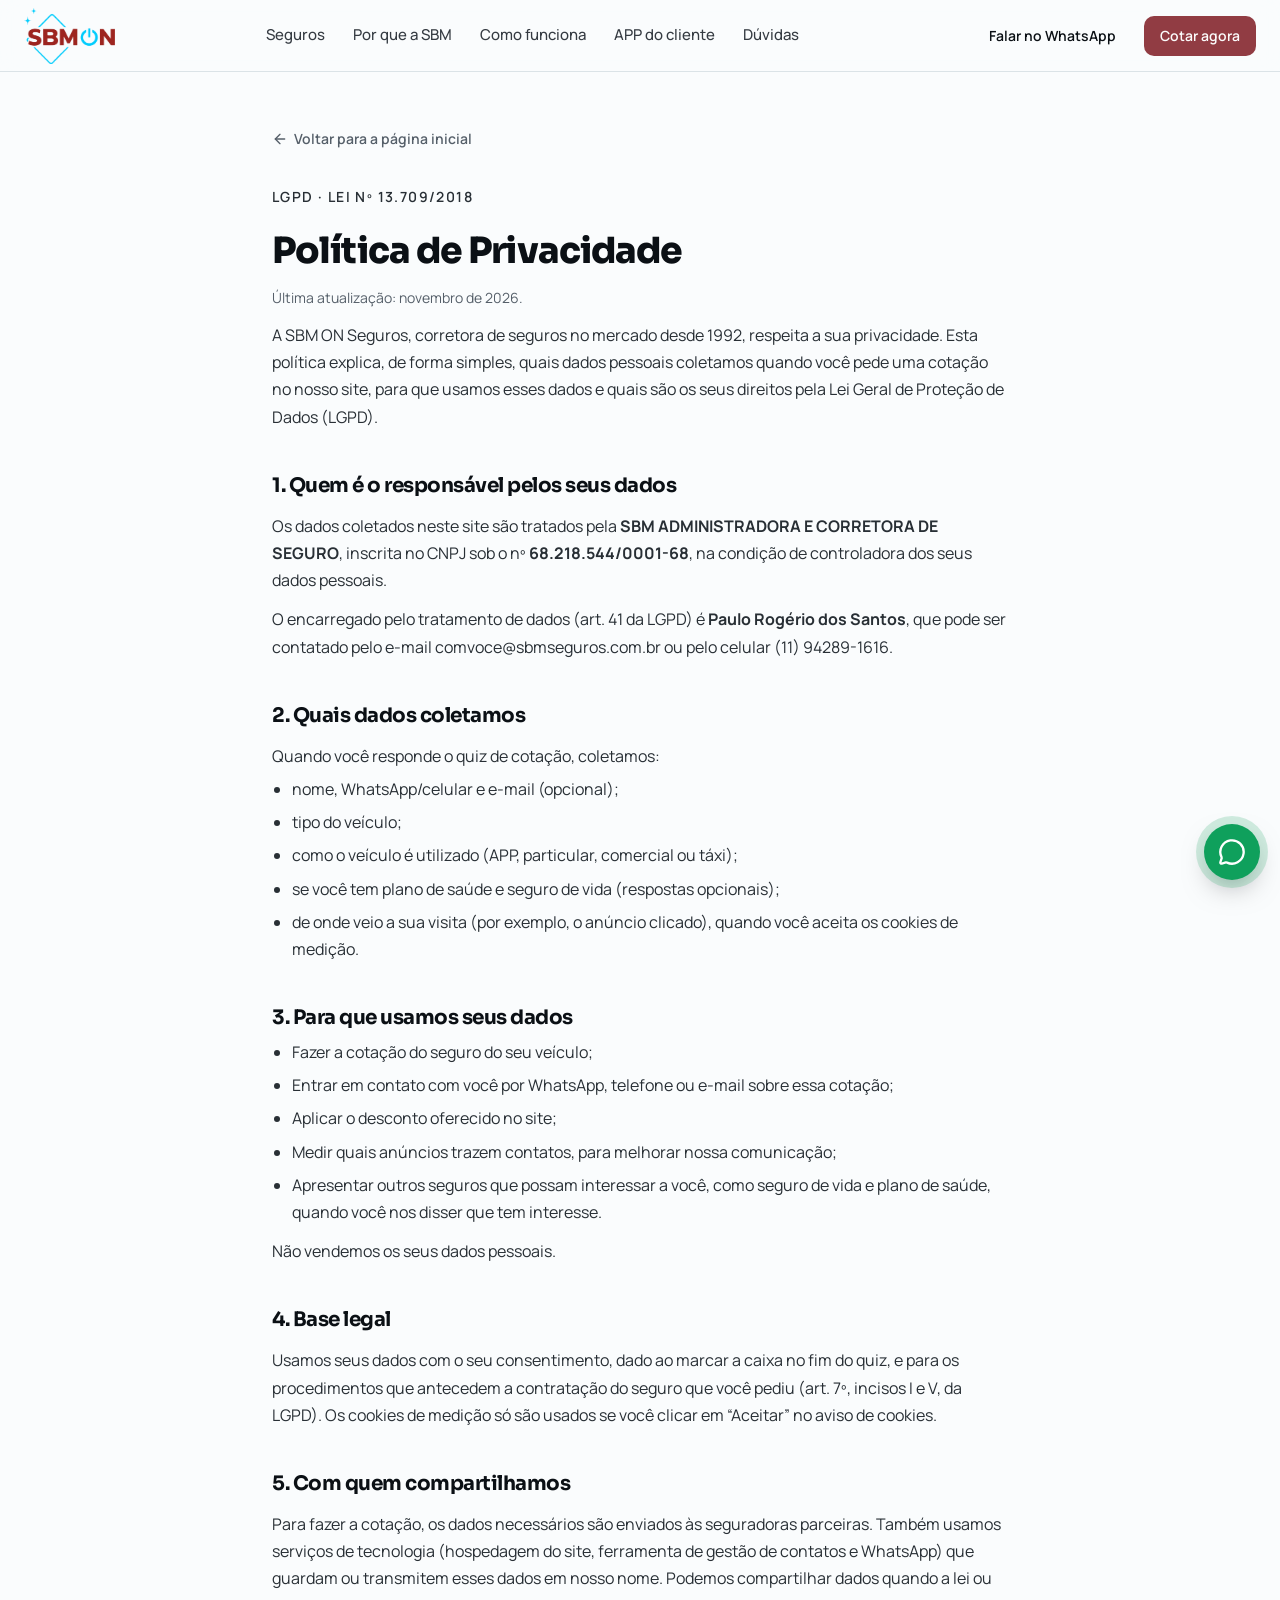
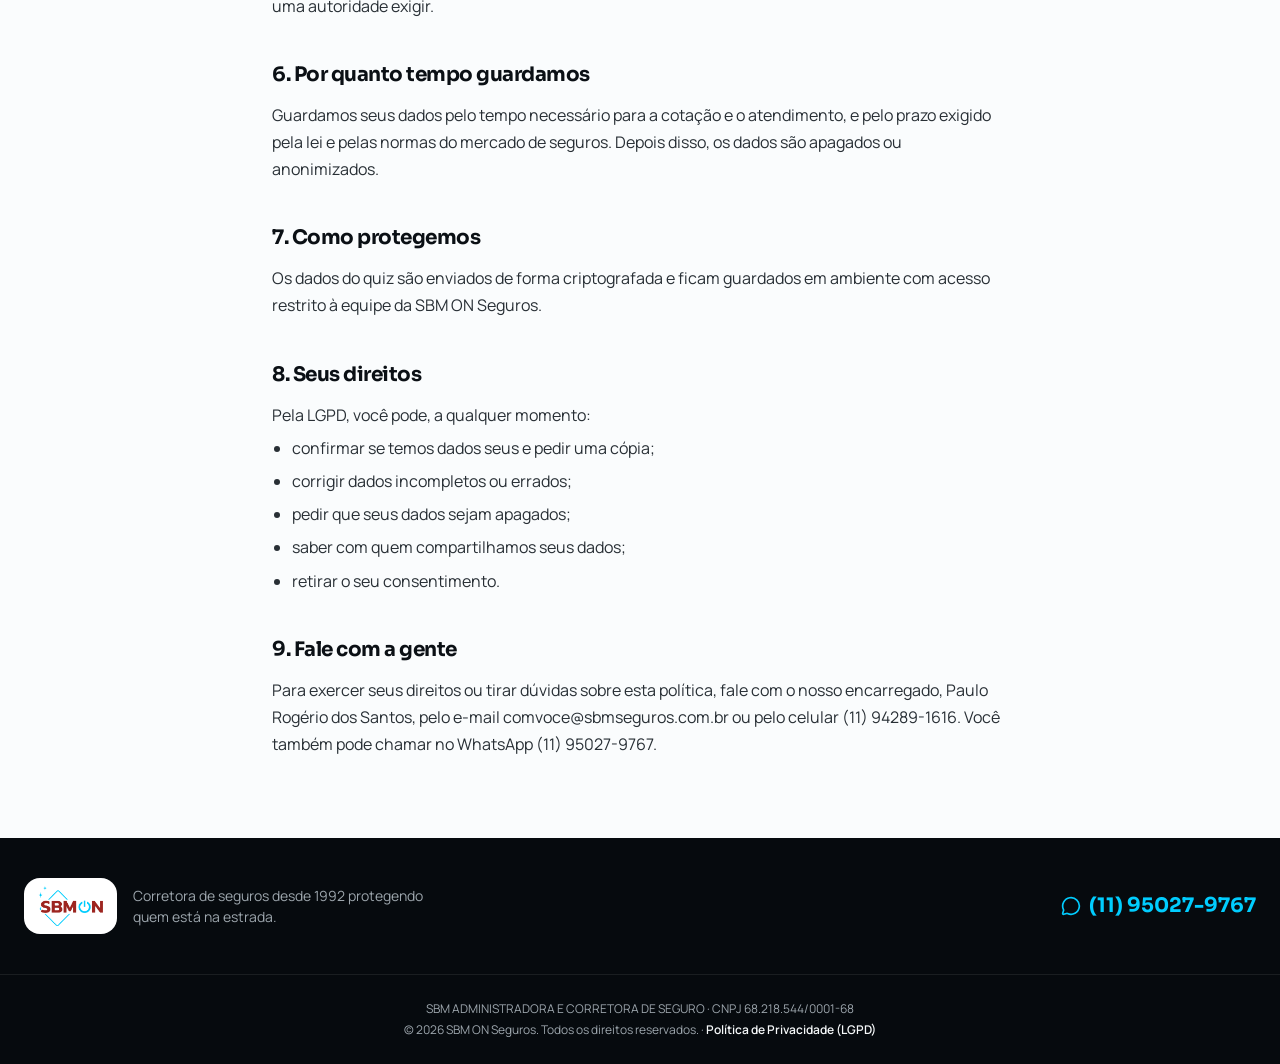
==== public/privacidade/index.html @ 34afb813 "Meta Pixel + API de Conversões via Netlify Function; nova chave do Cadê o Lead - Pixel no head (inic" ====
<!DOCTYPE html>
<html lang="pt-BR">
<head>
<meta charset="utf-8">
<meta name="viewport" content="width=device-width, initial-scale=1">
<title>Política de Privacidade (LGPD) — SBM ON Seguros</title>
<meta name="description" content="Como a SBM ON Seguros trata os seus dados pessoais, conforme a LGPD (Lei nº 13.709/2018).">
<meta name="author" content="SBM ON Seguros">
<meta name="theme-color" content="#0b0f14">
<meta property="og:title" content="SBM ON Seguros — Seguro para carro, moto, autopropelido e caminhão">
<meta property="og:description" content="Corretora no mercado desde 1992, com nota 4,8 no Google. Cote em minutos e ganhe até 10% de desconto.">
<meta property="og:type" content="website">
<meta property="og:image" content="/assets/img/og.jpg">
<meta name="twitter:card" content="summary_large_image">
<link rel="icon" href="/favicon.png" type="image/png">
<link rel="preconnect" href="https://fonts.googleapis.com">
<link rel="preconnect" href="https://fonts.gstatic.com" crossorigin>
<link rel="stylesheet" href="https://fonts.googleapis.com/css2?family=Manrope:wght@400;500;600;700;800&family=Sora:wght@600;700;800&display=swap">
<link rel="stylesheet" href="/assets/styles.css">

<!-- Meta Pixel Code -->
<script>
!function(f,b,e,v,n,t,s)
{if(f.fbq)return;n=f.fbq=function(){n.callMethod?
n.callMethod.apply(n,arguments):n.queue.push(arguments)};
if(!f._fbq)f._fbq=n;n.push=n;n.loaded=!0;n.version='2.0';
n.queue=[];t=b.createElement(e);t.async=!0;
t.src=v;s=b.getElementsByTagName(e)[0];
s.parentNode.insertBefore(t,s)}(window, document,'script',
'https://connect.facebook.net/en_US/fbevents.js');
// LGPD: o pixel só grava cookies depois que a pessoa clica em "Aceitar" no
// aviso do Cadê o Lead (ele chama fbq('consent','grant') automaticamente).
try { if (localStorage.getItem('lh_consent') !== 'granted') fbq('consent', 'revoke'); } catch (e) { fbq('consent', 'revoke'); }
fbq('init', '1154264370403111');
fbq('track', 'PageView');
</script>
<!-- End Meta Pixel Code -->
<!-- Cadê o Lead: o lead é criado quando a pessoa marca "Li e concordo" no fim do quiz (ver assets/quiz.js) -->
<script src="https://cadeolead.com.br/tracker.js" data-key="pk_4b3ee91d572d450aa98b0dfe2b1f25a3" data-consent="banner" async></script>
<!-- Fim Cadê o Lead -->

</head>
<body>

<svg width="0" height="0" style="position:absolute" aria-hidden="true">
  <symbol id="i-msg" viewBox="0 0 24 24"><path d="M2.992 16.342a2 2 0 0 1 .094 1.167l-1.065 3.29a1 1 0 0 0 1.236 1.168l3.413-.998a2 2 0 0 1 1.099.092 10 10 0 1 0-4.777-4.719"/></symbol>
  <symbol id="i-star" viewBox="0 0 24 24"><path d="M11.525 2.295a.53.53 0 0 1 .95 0l2.31 4.679a2.123 2.123 0 0 0 1.595 1.16l5.166.756a.53.53 0 0 1 .294.904l-3.736 3.638a2.123 2.123 0 0 0-.611 1.878l.882 5.14a.53.53 0 0 1-.771.56l-4.618-2.428a2.122 2.122 0 0 0-1.973 0L6.396 21.01a.53.53 0 0 1-.77-.56l.881-5.139a2.122 2.122 0 0 0-.611-1.879L2.16 9.795a.53.53 0 0 1 .294-.906l5.165-.755a2.122 2.122 0 0 0 1.597-1.16z"/></symbol>
  <symbol id="i-car" viewBox="0 0 24 24"><path d="M19 17h2c.6 0 1-.4 1-1v-3c0-.9-.7-1.7-1.5-1.9C18.7 10.6 16 10 16 10s-1.3-1.4-2.2-2.3c-.5-.4-1.1-.7-1.8-.7H5c-.6 0-1.1.4-1.4.9l-1.4 2.9A3.7 3.7 0 0 0 2 12v4c0 .6.4 1 1 1h2"/><circle cx="7" cy="17" r="2"/><path d="M9 17h6"/><circle cx="17" cy="17" r="2"/></symbol>
  <symbol id="i-bike" viewBox="0 0 24 24"><circle cx="18.5" cy="17.5" r="3.5"/><circle cx="5.5" cy="17.5" r="3.5"/><circle cx="15" cy="5" r="1"/><path d="M12 17.5V14l-3-3 4-3 2 3h2"/></symbol>
  <symbol id="i-scooter" viewBox="0 0 24 24"><path d="M21 4h-3.5l2 11.05"/><path d="M6.95 17h5.142c.523 0 .95-.406 1.063-.916a6.5 6.5 0 0 1 5.345-5.009"/><circle cx="19.5" cy="17.5" r="2.5"/><circle cx="4.5" cy="17.5" r="2.5"/></symbol>
  <symbol id="i-truck" viewBox="0 0 24 24"><path d="M14 18V6a2 2 0 0 0-2-2H4a2 2 0 0 0-2 2v11a1 1 0 0 0 1 1h2"/><path d="M15 18H9"/><path d="M19 18h2a1 1 0 0 0 1-1v-3.65a1 1 0 0 0-.22-.624l-3.48-4.35A1 1 0 0 0 17.52 8H14"/><circle cx="17" cy="18" r="2"/><circle cx="7" cy="18" r="2"/></symbol>
  <symbol id="i-percent" viewBox="0 0 24 24"><path d="M3.85 8.62a4 4 0 0 1 4.78-4.77 4 4 0 0 1 6.74 0 4 4 0 0 1 4.78 4.78 4 4 0 0 1 0 6.74 4 4 0 0 1-4.77 4.78 4 4 0 0 1-6.75 0 4 4 0 0 1-4.78-4.77 4 4 0 0 1 0-6.76Z"/><path d="m15 9-6 6"/><path d="M9 9h.01"/><path d="M15 15h.01"/></symbol>
  <symbol id="i-lock" viewBox="0 0 24 24"><rect width="18" height="11" x="3" y="11" rx="2" ry="2"/><path d="M7 11V7a5 5 0 0 1 10 0v4"/></symbol>
  <symbol id="i-arrow" viewBox="0 0 24 24"><path d="M5 12h14"/><path d="m12 5 7 7-7 7"/></symbol>
  <symbol id="i-timer" viewBox="0 0 24 24"><line x1="10" x2="14" y1="2" y2="2"/><line x1="12" x2="15" y1="14" y2="11"/><circle cx="12" cy="14" r="8"/></symbol>
  <symbol id="i-scale" viewBox="0 0 24 24"><path d="M12 3v18"/><path d="m19 8 3 8a5 5 0 0 1-6 0zV7"/><path d="M3 7h1a17 17 0 0 0 8-2 17 17 0 0 0 8 2h1"/><path d="m5 8 3 8a5 5 0 0 1-6 0zV7"/><path d="M7 21h10"/></symbol>
  <symbol id="i-heart" viewBox="0 0 24 24"><path d="M19.414 14.414C21 12.828 22 11.5 22 9.5a5.5 5.5 0 0 0-9.591-3.676.6.6 0 0 1-.818.001A5.5 5.5 0 0 0 2 9.5c0 2.3 1.5 4 3 5.5l5.535 5.362a2 2 0 0 0 2.879.052 2.12 2.12 0 0 0-.004-3 2.124 2.124 0 1 0 3-3 2.124 2.124 0 0 0 3.004 0 2 2 0 0 0 0-2.828l-1.881-1.882a2.41 2.41 0 0 0-3.409 0l-1.71 1.71a2 2 0 0 1-2.828 0 2 2 0 0 1 0-2.828l2.823-2.762"/></symbol>
  <symbol id="i-shield" viewBox="0 0 24 24"><path d="M20 13c0 5-3.5 7.5-7.66 8.95a1 1 0 0 1-.67-.01C7.5 20.5 4 18 4 13V6a1 1 0 0 1 1-1c2 0 4.5-1.2 6.24-2.72a1.17 1.17 0 0 1 1.52 0C14.51 3.81 17 5 19 5a1 1 0 0 1 1 1z"/><path d="m9 12 2 2 4-4"/></symbol>
  <symbol id="i-file" viewBox="0 0 24 24"><path d="M6 22a2 2 0 0 1-2-2V4a2 2 0 0 1 2-2h8a2.4 2.4 0 0 1 1.704.706l3.588 3.588A2.4 2.4 0 0 1 20 8v12a2 2 0 0 1-2 2z"/><path d="M14 2v5a1 1 0 0 0 1 1h5"/><path d="M10 9H8"/><path d="M16 13H8"/><path d="M16 17H8"/></symbol>
  <symbol id="i-alert" viewBox="0 0 24 24"><path d="M20 13c0 5-3.5 7.5-7.66 8.95a1 1 0 0 1-.67-.01C7.5 20.5 4 18 4 13V6a1 1 0 0 1 1-1c2 0 4.5-1.2 6.24-2.72a1.17 1.17 0 0 1 1.52 0C14.51 3.81 17 5 19 5a1 1 0 0 1 1 1z"/><path d="M12 8v4"/><path d="M12 16h.01"/></symbol>
  <symbol id="i-receipt" viewBox="0 0 24 24"><path d="M13 16H8"/><path d="M14 8H8"/><path d="M16 12H8"/><path d="M4 3a1 1 0 0 1 1-1 1.3 1.3 0 0 1 .7.2l.933.6a1.3 1.3 0 0 0 1.4 0l.934-.6a1.3 1.3 0 0 1 1.4 0l.933.6a1.3 1.3 0 0 0 1.4 0l.933-.6a1.3 1.3 0 0 1 1.4 0l.934.6a1.3 1.3 0 0 0 1.4 0l.933-.6A1.3 1.3 0 0 1 19 2a1 1 0 0 1 1 1v18a1 1 0 0 1-1 1 1.3 1.3 0 0 1-.7-.2l-.933-.6a1.3 1.3 0 0 0-1.4 0l-.934.6a1.3 1.3 0 0 1-1.4 0l-.933-.6a1.3 1.3 0 0 0-1.4 0l-.933.6a1.3 1.3 0 0 1-1.4 0l-.934-.6a1.3 1.3 0 0 0-1.4 0l-.933.6a1.3 1.3 0 0 1-.7.2 1 1 0 0 1-1-1z"/></symbol>
  <symbol id="i-chat" viewBox="0 0 24 24"><path d="M22 17a2 2 0 0 1-2 2H6.828a2 2 0 0 0-1.414.586l-2.202 2.202A.71.71 0 0 1 2 21.286V5a2 2 0 0 1 2-2h16a2 2 0 0 1 2 2z"/><path d="M7 11h10"/><path d="M7 15h6"/><path d="M7 7h8"/></symbol>
  <symbol id="i-phone" viewBox="0 0 24 24"><rect width="14" height="20" x="5" y="2" rx="2" ry="2"/><path d="M12 18h.01"/></symbol>
  <symbol id="i-chevron" viewBox="0 0 24 24"><path d="m6 9 6 6 6-6"/></symbol>
  <symbol id="i-users" viewBox="0 0 24 24"><path d="M16 21v-2a4 4 0 0 0-4-4H6a4 4 0 0 0-4 4v2"/><path d="M16 3.128a4 4 0 0 1 0 7.744"/><path d="M22 21v-2a4 4 0 0 0-3-3.87"/><circle cx="9" cy="7" r="4"/></symbol>
  <symbol id="i-check" viewBox="0 0 24 24"><path d="M20 6 9 17l-5-5"/></symbol>
</svg>

<header class="site-header">
  <div class="container">
    <a href="/#topo" class="logo" aria-label="SBM ON Seguros — início">
      <picture><source srcset="/assets/img/logo.webp" type="image/webp"><img src="/assets/img/logo.png" alt="SBM ON Seguros" width="91" height="56"></picture>
    </a>
    <nav class="nav" aria-label="Principal">
      <a href="/#seguros">Seguros</a>
      <a href="/#por-que-sbm">Por que a SBM</a>
      <a href="/#como-funciona">Como funciona</a>
      <a href="/#app">APP do cliente</a>
      <a href="/#duvidas">Dúvidas</a>
    </nav>
    <div class="header-actions">
      <a class="btn btn-ghost js-wa" href="https://wa.me/5511950279767" target="_blank" rel="noopener" data-wa-origin="header"><svg class="icon icon-sm"><use href="/#i-msg"/></svg>Falar no WhatsApp</a>
      <a class="btn btn-wine" href="/#cotacao">Cotar agora</a>
    </div>
  </div>
</header>

<main class="legal">
  <a class="back" href="/"><svg class="icon"><use href="#i-arrow"/></svg>Voltar para a página inicial</a>
  <p class="eyebrow" style="margin-top:2rem">LGPD · Lei nº 13.709/2018</p>
  <h1>Política de Privacidade</h1>
  <p class="updated">Última atualização: novembro de 2026.</p>
  <p>A SBM ON Seguros, corretora de seguros no mercado desde 1992, respeita a sua privacidade. Esta política explica, de forma simples, quais dados pessoais coletamos quando você pede uma cotação no nosso site, para que usamos esses dados e quais são os seus direitos pela Lei Geral de Proteção de Dados (LGPD).</p>

  <h2>1. Quem é o responsável pelos seus dados</h2>
  <p>Os dados coletados neste site são tratados pela <strong>SBM ADMINISTRADORA E CORRETORA DE SEGURO</strong>, inscrita no CNPJ sob o nº <strong>68.218.544/0001-68</strong>, na condição de controladora dos seus dados pessoais.</p>
  <p>O encarregado pelo tratamento de dados (art. 41 da LGPD) é <strong>Paulo Rogério dos Santos</strong>, que pode ser contatado pelo e-mail <a href="mailto:comvoce@sbmseguros.com.br">comvoce@sbmseguros.com.br</a> ou pelo celular (11) 94289-1616.</p>

  <h2>2. Quais dados coletamos</h2>
  <p>Quando você responde o quiz de cotação, coletamos:</p>
  <ul>
    <li>nome, WhatsApp/celular e e-mail (opcional);</li>
    <li>tipo do veículo;</li>
    <li>como o veículo é utilizado (APP, particular, comercial ou táxi);</li>
    <li>se você tem plano de saúde e seguro de vida (respostas opcionais);</li>
    <li>de onde veio a sua visita (por exemplo, o anúncio clicado), quando você aceita os cookies de medição.</li>
  </ul>

  <h2>3. Para que usamos seus dados</h2>
  <ul>
    <li>Fazer a cotação do seguro do seu veículo;</li>
    <li>Entrar em contato com você por WhatsApp, telefone ou e-mail sobre essa cotação;</li>
    <li>Aplicar o desconto oferecido no site;</li>
    <li>Medir quais anúncios trazem contatos, para melhorar nossa comunicação;</li>
    <li>Apresentar outros seguros que possam interessar a você, como seguro de vida e plano de saúde, quando você nos disser que tem interesse.</li>
  </ul>
  <p>Não vendemos os seus dados pessoais.</p>

  <h2>4. Base legal</h2>
  <p>Usamos seus dados com o seu consentimento, dado ao marcar a caixa no fim do quiz, e para os procedimentos que antecedem a contratação do seguro que você pediu (art. 7º, incisos I e V, da LGPD). Os cookies de medição só são usados se você clicar em “Aceitar” no aviso de cookies.</p>

  <h2>5. Com quem compartilhamos</h2>
  <p>Para fazer a cotação, os dados necessários são enviados às seguradoras parceiras. Também usamos serviços de tecnologia (hospedagem do site, ferramenta de gestão de contatos e WhatsApp) que guardam ou transmitem esses dados em nosso nome. Podemos compartilhar dados quando a lei ou uma autoridade exigir.</p>

  <h2>6. Por quanto tempo guardamos</h2>
  <p>Guardamos seus dados pelo tempo necessário para a cotação e o atendimento, e pelo prazo exigido pela lei e pelas normas do mercado de seguros. Depois disso, os dados são apagados ou anonimizados.</p>

  <h2>7. Como protegemos</h2>
  <p>Os dados do quiz são enviados de forma criptografada e ficam guardados em ambiente com acesso restrito à equipe da SBM ON Seguros.</p>

  <h2>8. Seus direitos</h2>
  <p>Pela LGPD, você pode, a qualquer momento:</p>
  <ul>
    <li>confirmar se temos dados seus e pedir uma cópia;</li>
    <li>corrigir dados incompletos ou errados;</li>
    <li>pedir que seus dados sejam apagados;</li>
    <li>saber com quem compartilhamos seus dados;</li>
    <li>retirar o seu consentimento.</li>
  </ul>

  <h2>9. Fale com a gente</h2>
  <p>Para exercer seus direitos ou tirar dúvidas sobre esta política, fale com o nosso encarregado, Paulo Rogério dos Santos, pelo e-mail <a href="mailto:comvoce@sbmseguros.com.br">comvoce@sbmseguros.com.br</a> ou pelo celular (11) 94289-1616. Você também pode chamar no WhatsApp <a href="https://wa.me/5511950279767" target="_blank" rel="noopener">(11) 95027-9767</a>.</p>
</main>

<footer class="footer">
  <div class="container footer-top">
    <div class="footer-brand">
      <div class="footer-logo"><picture><source srcset="/assets/img/logo.webp" type="image/webp"><img src="/assets/img/logo.png" alt="SBM ON Seguros" width="65" height="40" loading="lazy"></picture></div>
      <p>Corretora de seguros desde 1992 protegendo quem está na estrada.</p>
    </div>
    <a class="footer-phone js-wa" href="https://wa.me/5511950279767" target="_blank" rel="noopener" data-wa-origin="footer"><svg class="icon"><use href="#i-msg"/></svg>(11) 95027-9767</a>
  </div>
  <div class="footer-bottom">
    <div class="container">
      SBM ADMINISTRADORA E CORRETORA DE SEGURO · CNPJ 68.218.544/0001-68<br>
      © <span id="year">2026</span> SBM ON Seguros. Todos os direitos reservados. · <a href="/privacidade/">Política de Privacidade (LGPD)</a>
    </div>
  </div>
</footer>

<a class="fab js-wa" href="https://wa.me/5511950279767" target="_blank" rel="noopener" aria-label="Falar no WhatsApp" data-wa-origin="flutuante"><svg class="icon"><use href="#i-msg"/></svg></a>
<script>document.getElementById("year").textContent=new Date().getFullYear();</script>
</body>
</html>
---- assets/styles.css ----
/* SBM ON Seguros — landing page com quiz
   Tokens copiados da referência (sbm-on-seguros.lovable.app) */
:root {
  --radius: .875rem;
  --background: oklch(99% .003 220);
  --foreground: oklch(17% .012 250);
  --card: oklch(100% 0 0);
  --primary: oklch(79% .15 225);
  --primary-foreground: oklch(14% .01 250);
  --primary-deep: oklch(55% .12 230);
  --wine: oklch(47.3% .115 17.6);
  --wine-foreground: oklch(99% 0 0);
  --wine-soft: oklch(95% .025 17.6);
  --ink: oklch(14% .012 250);
  --ink-soft: oklch(20% .015 250);
  --ink-foreground: oklch(98% .003 220);
  --ink-muted: oklch(72% .015 240);
  --star: oklch(82% .16 80);
  --success: oklch(62% .15 155);
  --secondary: oklch(96% .012 220);
  --muted: oklch(96% .008 220);
  --muted-foreground: oklch(48% .02 250);
  --accent: oklch(95% .035 220);
  --border: oklch(91% .01 230);
  --input: oklch(88% .012 230);
  --ring: oklch(79% .15 225);
  --gradient-hero: linear-gradient(100deg, oklch(14% .012 250 / .97) 0%, oklch(14% .012 250 / .75) 45%, oklch(14% .012 250 / .2) 100%);
  --gradient-fade-bottom: linear-gradient(180deg, transparent 60%, oklch(14% .012 250) 100%);
  --gradient-brand: linear-gradient(120deg, var(--primary) 0%, oklch(70% .14 235) 100%);
  --gradient-wine: linear-gradient(135deg, var(--wine) 0%, oklch(38% .1 15) 100%);
  --gradient-meter: linear-gradient(90deg, var(--wine) 0%, var(--primary) 100%);
  --shadow-card: 0 30px 60px -25px oklch(14% .012 250 / .45), 0 0 0 1px oklch(14% .012 250 / .04);
  --shadow-soft: 0 12px 30px -16px oklch(14% .012 250 / .25);
  --shadow-glow: 0 10px 30px -10px var(--primary);
  --font-body: Manrope, ui-sans-serif, system-ui, -apple-system, "Segoe UI", sans-serif;
  --font-display: Sora, ui-sans-serif, system-ui, sans-serif;
  --header-h: 72px;
}

*, *::before, *::after { box-sizing: border-box; margin: 0; padding: 0; border: 0 solid var(--border); }
html { scroll-behavior: smooth; scroll-padding-top: var(--header-h); -webkit-text-size-adjust: 100%; }
body {
  font-family: var(--font-body);
  background: var(--background);
  color: var(--foreground);
  line-height: 1.5;
  -webkit-font-smoothing: antialiased;
  overflow-x: hidden;
}
img, svg { display: block; max-width: 100%; }
a { color: inherit; text-decoration: none; }
button, input { font: inherit; color: inherit; background: none; }
button { cursor: pointer; }
h1, h2, h3 { font-family: var(--font-display); letter-spacing: -.025em; }
.sr-only { position: absolute; width: 1px; height: 1px; padding: 0; margin: -1px; overflow: hidden; clip: rect(0,0,0,0); white-space: nowrap; border: 0; }
.icon { width: 1.25rem; height: 1.25rem; fill: none; stroke: currentColor; stroke-width: 2; stroke-linecap: round; stroke-linejoin: round; flex-shrink: 0; }
.icon-sm { width: 1rem; height: 1rem; }
.icon-lg { width: 1.5rem; height: 1.5rem; }
.icon-xl { width: 2rem; height: 2rem; }

.container { width: 100%; max-width: 80rem; margin: 0 auto; padding: 0 1rem; }
@media (min-width: 640px) { .container { padding: 0 1.5rem; } }

.eyebrow { font-size: .875rem; font-weight: 600; letter-spacing: .1em; text-transform: uppercase; color: var(--wine); }
.eyebrow-primary { color: var(--primary); }
.eyebrow-xs { font-size: .75rem; }
.section { padding: 5rem 0; }
@media (min-width: 1024px) { .section { padding: 7rem 0; } }
.section-title { margin-top: .5rem; font-size: 1.875rem; font-weight: 800; line-height: 1.15; }
@media (min-width: 640px) { .section-title { font-size: 2.25rem; } }
.text-brand { background-image: var(--gradient-brand); color: transparent; -webkit-background-clip: text; background-clip: text; }
.muted { color: var(--muted-foreground); }

/* Buttons */
.btn {
  display: inline-flex; align-items: center; justify-content: center; gap: .5rem;
  border-radius: calc(var(--radius) - 4px); font-weight: 600; font-size: .875rem;
  height: 2.5rem; padding: 0 1rem; white-space: nowrap;
  transition: background-color .2s, box-shadow .2s, transform .2s, opacity .2s, border-color .2s;
}
.btn:focus-visible { outline: 2px solid var(--ring); outline-offset: 2px; }
.btn-wine { background: var(--wine); color: var(--wine-foreground); }
.btn-wine:hover { background: oklch(42% .11 17.6); }
.btn-primary { background: var(--primary); color: var(--primary-foreground); box-shadow: var(--shadow-glow); }
.btn-primary:hover { background: oklch(75% .15 225); }
.btn-primary:disabled { opacity: .5; cursor: not-allowed; box-shadow: none; }
.btn-ghost { color: var(--foreground); }
.btn-ghost:hover { color: var(--wine); }
.btn-outline { background: var(--card); border: 1px solid var(--input); box-shadow: var(--shadow-soft); }
.btn-outline:hover { border-color: var(--primary); }
.btn-lg { height: 3.5rem; padding: 0 2rem; font-size: 1rem; border-radius: var(--radius); }
.btn-block { width: 100%; }

/* Header */
.site-header {
  position: sticky; top: 0; z-index: 50; height: var(--header-h);
  background: oklch(99% .003 220 / .85); backdrop-filter: blur(12px); -webkit-backdrop-filter: blur(12px);
  border-bottom: 1px solid var(--border);
}
.site-header .container { height: 100%; display: flex; align-items: center; justify-content: space-between; gap: 1.5rem; }
.logo img { height: 3.5rem; width: auto; }
.nav { display: none; gap: 1.75rem; font-size: .9375rem; font-weight: 500; color: oklch(35% .015 250); }
.nav a:hover { color: var(--wine); }
.header-actions { display: flex; align-items: center; gap: .75rem; }
.header-actions .btn-ghost { display: none; }
@media (min-width: 1024px) {
  .nav { display: flex; }
  .header-actions .btn-ghost { display: inline-flex; }
}

/* Hero */
.hero { position: relative; overflow: hidden; background: var(--ink); color: var(--ink-foreground); }
.hero-bg, .hero-bg img { position: absolute; inset: 0; width: 100%; height: 100%; object-fit: cover; object-position: right; }
.hero-overlay { position: absolute; inset: 0; background-image: var(--gradient-hero); }
.hero-fade { position: absolute; inset: 0; background-image: var(--gradient-fade-bottom); }
.hero-grid { position: relative; display: grid; gap: 3rem; padding-top: 3.5rem; padding-bottom: 3.5rem; }
@media (min-width: 1024px) {
  .hero-grid { grid-template-columns: 1.05fr 1fr; align-items: center; padding-top: 6rem; padding-bottom: 6rem; }
}
.rating-pill {
  display: inline-flex; align-items: center; gap: .75rem; padding: .5rem 1rem; border-radius: 999px;
  border: 1px solid oklch(100% 0 0 / .15); background: oklch(100% 0 0 / .05); backdrop-filter: blur(6px);
}
.rating-pill strong { font-family: var(--font-display); font-size: 1.125rem; font-weight: 700; }
.rating-pill small { font-size: .75rem; color: var(--ink-muted); }
.stars { display: inline-flex; gap: .125rem; color: var(--star); }
.stars .icon { width: 1rem; height: 1rem; fill: currentColor; stroke: none; }
.hero h1 { margin-top: 1.5rem; max-width: 10em; font-size: 2.25rem; font-weight: 800; line-height: 1.05; }
@media (min-width: 640px) { .hero h1 { font-size: 3rem; } }
@media (min-width: 1024px) { .hero h1 { font-size: 3.75rem; } }
.hero-sub { margin-top: 1.5rem; max-width: 36rem; font-size: 1.125rem; line-height: 1.6; color: oklch(98% .003 220 / .8); }
.hero-sub strong { color: var(--ink-foreground); font-weight: 700; }
.hero-stats {
  margin-top: 2.5rem; padding-top: 1.5rem; max-width: 32rem;
  display: grid; grid-template-columns: repeat(3, 1fr); gap: 1.5rem;
  border-top: 1px solid oklch(100% 0 0 / .1);
}
.hero-stats dt { font-size: .75rem; font-weight: 500; letter-spacing: .05em; text-transform: uppercase; color: var(--ink-muted); }
.hero-stats dd { margin-top: .25rem; font-family: var(--font-display); font-size: 1.5rem; font-weight: 700; line-height: 1.2; }

/* Quiz card */
.quiz-card {
  position: relative; background: var(--card); color: var(--foreground);
  border-radius: 1.5rem; padding: 1.5rem; box-shadow: var(--shadow-card);
}
@media (min-width: 640px) { .quiz-card { padding: 2rem; } }
.quiz-head { display: flex; align-items: flex-start; justify-content: space-between; gap: 1rem; }
.quiz-head h2 { margin-top: .25rem; font-size: 1.5rem; font-weight: 700; line-height: 1.2; }
.discount-badge {
  flex-shrink: 0; text-align: center; padding: .5rem .75rem; border-radius: 1rem;
  background: var(--wine-soft); color: var(--wine); transition: transform .3s;
}
.discount-badge strong { display: block; font-family: var(--font-display); font-size: 1.5rem; font-weight: 800; line-height: 1; }
.discount-badge > span { display: block; margin-top: .125rem; font-size: .625rem; font-weight: 700; letter-spacing: .05em; text-transform: uppercase; }
.discount-badge.bump { animation: bump .5s ease; }
@keyframes bump { 0%{transform:scale(1)} 40%{transform:scale(1.15)} 100%{transform:scale(1)} }

.quiz-progress { margin-top: 1.5rem; }
.quiz-progress-top { display: flex; justify-content: space-between; align-items: center; font-size: .75rem; font-weight: 600; color: var(--muted-foreground); }
.quiz-back { display: inline-flex; align-items: center; gap: .25rem; font-size: .75rem; font-weight: 600; color: var(--muted-foreground); }
.quiz-back:hover { color: var(--wine); }
.quiz-back[hidden] { display: none; }
.quiz-back .icon { transform: rotate(180deg); width: .875rem; height: .875rem; }
.bar { margin-top: .5rem; height: .375rem; border-radius: 999px; background: var(--muted); overflow: hidden; }
.bar > span { display: block; height: 100%; width: 0; border-radius: inherit; background-image: var(--gradient-meter); transition: width .45s cubic-bezier(.16,1,.3,1); }

.quiz-steps { position: relative; margin-top: 1.5rem; }
.step { display: none; }
.step.is-active { display: block; animation: stepIn .4s cubic-bezier(.16,1,.3,1); }
.step.is-back { animation-name: stepBack; }
@keyframes stepIn { from { opacity: 0; transform: translateX(18px); } to { opacity: 1; transform: none; } }
@keyframes stepBack { from { opacity: 0; transform: translateX(-18px); } to { opacity: 1; transform: none; } }
.step-title { font-family: var(--font-body); font-size: 1.125rem; font-weight: 700; letter-spacing: 0; }
.step-hint { margin-top: .25rem; font-size: .875rem; color: var(--muted-foreground); }

.options { margin-top: 1rem; display: grid; grid-template-columns: repeat(2, 1fr); gap: .5rem; }
@media (min-width: 640px) { .options-4 { grid-template-columns: repeat(4, 1fr); } }
.option {
  display: flex; flex-direction: column; align-items: center; justify-content: center; gap: .5rem;
  min-height: 3rem; padding: .75rem .5rem; border-radius: calc(var(--radius) - 2px);
  border: 1px solid var(--input); background: var(--card); font-size: .875rem; font-weight: 500;
  color: oklch(35% .015 250); transition: border-color .15s, background-color .15s, color .15s, box-shadow .15s, transform .15s;
}
.option-tile { min-height: 4.25rem; }
.option .icon { width: 1.25rem; height: 1.25rem; }
.option:hover { border-color: var(--primary); color: var(--foreground); }
.option:active { transform: scale(.98); }
.option:focus-visible { outline: 2px solid var(--ring); outline-offset: 2px; }
.option[aria-pressed="true"] { border-color: var(--primary); background: var(--accent); color: var(--primary-deep); font-weight: 700; box-shadow: 0 0 0 1px var(--primary); }

.bonus {
  margin-top: 1rem; padding: 1rem; border-radius: 1rem;
  border: 1px dashed oklch(47.3% .115 17.6 / .4); background: oklch(95% .025 17.6 / .6);
}
.bonus-title { display: flex; gap: .5rem; align-items: flex-start; font-size: .875rem; font-weight: 700; color: var(--wine); }
.bonus-title .icon { margin-top: .1rem; width: 1rem; height: 1rem; }
.bonus-q { margin-top: 1rem; font-size: 1rem; font-weight: 600; }
.bonus .options { grid-template-columns: 1fr 1fr; }
.meter { margin-top: 1rem; }
.meter .bar { background: var(--card); height: .5rem; }
.meter p { margin-top: .5rem; font-size: .75rem; color: var(--muted-foreground); }
.skip { margin-top: .75rem; font-size: .8125rem; font-weight: 600; color: var(--muted-foreground); text-decoration: underline; text-underline-offset: 3px; }
.skip:hover { color: var(--wine); }

.field { margin-top: 1rem; }
.field label { display: block; font-size: .875rem; font-weight: 600; }
.field label .opt { font-weight: 400; color: var(--muted-foreground); }
.field input {
  margin-top: .5rem; display: block; width: 100%; height: 3rem; padding: 0 .875rem;
  border: 1px solid var(--input); border-radius: calc(var(--radius) - 4px); background: var(--card);
  font-size: 1rem; box-shadow: 0 1px 2px oklch(14% .012 250 / .05);
  transition: border-color .15s, box-shadow .15s;
}
.field input::placeholder { color: oklch(60% .015 250); }
.field input:focus { outline: none; border-color: var(--ring); box-shadow: 0 0 0 3px oklch(79% .15 225 / .3); }
.field input[aria-invalid="true"] { border-color: oklch(57.7% .245 27.325); }
.field-error { margin-top: .375rem; font-size: .75rem; color: oklch(57.7% .245 27.325); min-height: 0; }
.fields-2 { display: grid; gap: 0 1rem; }
@media (min-width: 640px) { .fields-2 { grid-template-columns: 1fr 1fr; } }

.summary { margin-top: 1rem; display: flex; flex-wrap: wrap; gap: .375rem; }
.chip { display: inline-flex; align-items: center; gap: .25rem; padding: .25rem .625rem; border-radius: 999px; background: var(--accent); color: var(--primary-deep); font-size: .75rem; font-weight: 600; }
.chip-wine { background: var(--wine-soft); color: var(--wine); }

.consent { margin-top: 1.25rem; display: flex; gap: .75rem; align-items: flex-start; font-size: .75rem; line-height: 1.6; color: var(--muted-foreground); cursor: pointer; }
.consent input { appearance: none; -webkit-appearance: none; margin-top: .1rem; flex-shrink: 0; width: 1.25rem; height: 1.25rem; border-radius: 999px; border: 1.5px solid var(--primary); background: var(--card); display: grid; place-items: center; cursor: pointer; }
.consent input:checked { background: var(--primary); }
.consent input:checked::after { content: ""; width: .375rem; height: .625rem; border: solid var(--primary-foreground); border-width: 0 2px 2px 0; transform: translateY(-1px) rotate(45deg); }
.consent input:focus-visible { outline: 2px solid var(--ring); outline-offset: 2px; }
.consent a { color: var(--foreground); font-weight: 600; text-decoration: underline; text-underline-offset: 2px; }
.submit { margin-top: 1.25rem; }
.secure { margin-top: .75rem; display: flex; align-items: center; justify-content: center; gap: .375rem; font-size: .75rem; color: var(--muted-foreground); }
.secure .icon { width: .875rem; height: .875rem; }
.form-error { margin-top: .75rem; font-size: .8125rem; color: oklch(57.7% .245 27.325); text-align: center; }

.done { text-align: center; padding: .5rem 0; }
.done-icon { margin: 0 auto; width: 4rem; height: 4rem; border-radius: 999px; display: grid; place-items: center; background: oklch(62% .15 155 / .12); color: var(--success); }
.done-icon .icon { width: 2rem; height: 2rem; }
.done h3 { margin-top: 1rem; font-size: 1.5rem; font-weight: 700; }
.done p { margin: .5rem auto 0; max-width: 24rem; color: var(--muted-foreground); }
.done .btn { margin-top: 1.5rem; }
.btn-whats { background: oklch(62% .15 155); color: #fff; box-shadow: 0 10px 30px -10px oklch(62% .15 155); }
.btn-whats:hover { background: oklch(57% .15 155); }

/* Seguros */
.cards-4 { margin-top: 3rem; display: grid; gap: 1.25rem; }
@media (min-width: 640px) { .cards-4 { grid-template-columns: repeat(2, 1fr); } }
@media (min-width: 1024px) { .cards-4 { grid-template-columns: repeat(4, 1fr); } }
.product {
  display: flex; flex-direction: column; padding: 1.75rem; border-radius: 1.5rem;
  background: var(--card); border: 1px solid var(--border); box-shadow: var(--shadow-soft);
  transition: transform .25s, box-shadow .25s, border-color .25s;
}
.product:hover { transform: translateY(-4px); box-shadow: var(--shadow-card); border-color: oklch(79% .15 225 / .5); }
.icon-box { width: 3.5rem; height: 3.5rem; border-radius: 1rem; display: grid; place-items: center; background: var(--accent); color: var(--primary-deep); }
.product h3 { margin-top: 1.5rem; font-size: 1.375rem; font-weight: 700; }
.product p { margin-top: .75rem; flex: 1; font-size: .9375rem; line-height: 1.6; color: var(--muted-foreground); }
.product-link { margin-top: 1.5rem; display: inline-flex; align-items: center; gap: .375rem; font-size: .875rem; font-weight: 700; color: var(--wine); }
.product-link .icon { width: 1rem; height: 1rem; transition: transform .2s; }
.product-link:hover .icon { transform: translateX(3px); }

/* Por que */
.dark { position: relative; background: var(--ink); color: var(--ink-foreground); }
.grid-ink { position: absolute; inset: 0; background-image: linear-gradient(oklch(100% 0 0 / .04) 1px, transparent 1px), linear-gradient(90deg, oklch(100% 0 0 / .04) 1px, transparent 1px); background-size: 48px 48px; pointer-events: none; }
.why { position: relative; display: grid; gap: 3rem; }
@media (min-width: 1024px) { .why { grid-template-columns: 1fr 1.15fr; gap: 3.5rem; align-items: center; } }
.why-lead { margin-top: 1.5rem; font-size: 1.125rem; line-height: 1.6; color: oklch(98% .003 220 / .7); }
.score { margin-top: 2.5rem; padding: 1.75rem; border-radius: 1.5rem; background: var(--ink-soft); border: 1px solid oklch(100% 0 0 / .1); }
.score-top { display: flex; align-items: center; gap: 1rem; }
.score-num { font-family: var(--font-display); font-size: 4.5rem; font-weight: 800; line-height: 1; letter-spacing: -.04em; }
.score small { display: block; margin-top: .25rem; font-size: .875rem; font-weight: 500; color: var(--ink-muted); }
.score p { margin-top: 1.25rem; font-size: .875rem; color: var(--ink-muted); }
.features { display: grid; gap: 1.25rem; }
@media (min-width: 640px) { .features { grid-template-columns: 1fr 1fr; } }
.feature { padding: 1.75rem; border-radius: 1.5rem; background: oklch(100% 0 0 / .03); border: 1px solid oklch(100% 0 0 / .1); transition: border-color .25s, background-color .25s; }
.feature:hover { border-color: oklch(79% .15 225 / .4); background: oklch(100% 0 0 / .05); }
.feature .icon { width: 2rem; height: 2rem; color: var(--primary); }
.feature h3 { margin-top: 1.25rem; font-size: 1.125rem; font-weight: 700; }
.feature p { margin-top: .75rem; font-size: .875rem; line-height: 1.65; color: var(--ink-muted); }

/* Como funciona */
.center { text-align: center; }
.steps-3 { margin-top: 3.5rem; display: grid; gap: 1.5rem; text-align: left; }
@media (min-width: 768px) { .steps-3 { grid-template-columns: repeat(3, 1fr); } }
.how { padding: 2rem; border-radius: 1.5rem; background: oklch(95% .02 200); }
.how-num { font-family: var(--font-display); font-size: 3rem; font-weight: 800; line-height: 1; color: var(--primary); }
.how h3 { margin-top: 1.25rem; font-family: var(--font-body); font-size: 1.25rem; font-weight: 800; letter-spacing: -.01em; }
.how p { margin-top: .75rem; color: var(--muted-foreground); line-height: 1.6; }
.how-cta { margin-top: 3rem; }
.btn-wine.btn-lg { box-shadow: 0 14px 30px -14px var(--wine); }

/* App */
.app-sec { background: oklch(96% .03 215); overflow: hidden; }
.app-grid { display: grid; gap: 3.5rem; align-items: center; }
@media (min-width: 1024px) { .app-grid { grid-template-columns: 1.15fr 1fr; } }
.app-grid .section-title { max-width: 40rem; }
.app-lead { margin-top: 1.25rem; max-width: 36rem; font-size: 1.125rem; line-height: 1.6; color: var(--muted-foreground); }
.app-list { margin-top: 2.5rem; display: grid; gap: 1.5rem 2rem; list-style: none; max-width: 42rem; }
@media (min-width: 640px) { .app-list { grid-template-columns: 1fr 1fr; } }
.app-list li { display: flex; gap: 1rem; }
.app-list .icon-box { flex-shrink: 0; width: 3rem; height: 3rem; border-radius: 999px; background: var(--card); box-shadow: var(--shadow-soft); }
.app-list h3 { font-family: var(--font-body); font-size: 1.0625rem; font-weight: 800; letter-spacing: -.01em; }
.app-list p { margin-top: .25rem; font-size: .9375rem; color: var(--muted-foreground); }
.stores { margin-top: 2.5rem; display: flex; flex-wrap: wrap; gap: .75rem; }
.store { display: inline-flex; align-items: center; gap: .75rem; padding: .875rem 1.5rem; border-radius: 1rem; background: var(--ink); color: var(--ink-foreground); transition: transform .2s; }
.store:hover { transform: translateY(-2px); }
.store .icon { width: 1.75rem; height: 1.75rem; color: var(--primary); }
.store small { display: block; font-size: .6875rem; color: var(--ink-muted); }
.store strong { display: block; font-family: var(--font-display); font-size: 1.25rem; font-weight: 700; line-height: 1.15; }
.phone {
  position: relative; margin: 0 auto; width: 18rem; max-width: 80%; aspect-ratio: 9 / 19;
  border-radius: 3rem; padding: .625rem; background: var(--ink);
  box-shadow: 0 40px 80px -30px oklch(14% .012 250 / .55);
}
.phone::before { content: ""; position: absolute; top: 1.125rem; left: 50%; transform: translateX(-50%); width: 6rem; height: 1.25rem; border-radius: 999px; background: var(--ink); z-index: 2; }
.phone picture, .phone img { width: 100%; height: 100%; object-fit: cover; object-position: top; border-radius: 2.4rem; }
.phone-glow { position: absolute; inset: 10% -10%; z-index: -1; background: radial-gradient(closest-side, oklch(79% .15 225 / .35), transparent); filter: blur(10px); }
.phone-wrap { position: relative; isolation: isolate; }

/* FAQ */
.faq-sec { background: oklch(97% .008 220); }
.faq-grid { display: grid; gap: 3rem; }
@media (min-width: 1024px) { .faq-grid { grid-template-columns: .85fr 1fr; gap: 3rem; } }
.faq-sub { margin-top: 1rem; color: var(--muted-foreground); }
.faq-grid .btn-outline { margin-top: 1.5rem; height: 2.75rem; }
.faq { background: var(--card); border-radius: 1.5rem; padding: .5rem 1.5rem; box-shadow: var(--shadow-soft); border: 1px solid var(--border); }
.faq details { border-bottom: 1px solid var(--border); }
.faq details:last-child { border-bottom: 0; }
.faq summary { list-style: none; display: flex; justify-content: space-between; align-items: center; gap: 1rem; padding: 1.25rem 0; cursor: pointer; font-family: var(--font-display); font-weight: 700; font-size: 1rem; letter-spacing: -.01em; }
.faq summary::-webkit-details-marker { display: none; }
.faq summary .icon { width: 1rem; height: 1rem; color: var(--muted-foreground); transition: transform .2s; }
.faq details[open] summary .icon { transform: rotate(180deg); }
.faq summary:hover { color: var(--wine); }
.faq details p { padding: 0 0 1.25rem; font-size: .9375rem; line-height: 1.65; color: var(--muted-foreground); }

/* CTA */
.cta { background-image: var(--gradient-wine); color: var(--wine-foreground); padding: 4.5rem 0; }
.cta .container { display: flex; flex-direction: column; gap: 2rem; }
@media (min-width: 1024px) { .cta .container { flex-direction: row; align-items: center; justify-content: space-between; } }
.cta-kicker { display: flex; align-items: center; gap: .5rem; font-size: .875rem; font-weight: 600; color: oklch(99% 0 0 / .85); }
.cta h2 { margin-top: .5rem; font-size: 2rem; font-weight: 800; line-height: 1.1; }
@media (min-width: 640px) { .cta h2 { font-size: 2.5rem; } }

/* Footer */
.footer { background: var(--ink); color: var(--ink-foreground); }
.footer-top { display: flex; flex-direction: column; gap: 1.5rem; padding-top: 2.5rem; padding-bottom: 2.5rem; }
@media (min-width: 768px) { .footer-top { flex-direction: row; align-items: center; justify-content: space-between; } }
.footer-brand { display: flex; align-items: center; gap: 1rem; }
.footer-logo { background: #fff; border-radius: 1rem; padding: .5rem .875rem; }
.footer-logo img { height: 2.5rem; width: auto; }
.footer-brand p { max-width: 20rem; font-size: .875rem; color: var(--ink-muted); }
.footer-phone { display: inline-flex; align-items: center; gap: .5rem; font-family: var(--font-display); font-size: 1.25rem; font-weight: 700; color: var(--primary); }
.footer-bottom { border-top: 1px solid oklch(100% 0 0 / .08); padding: 1.5rem 0; text-align: center; font-size: .75rem; line-height: 1.7; color: var(--ink-muted); }
.footer-bottom a { color: var(--ink-foreground); font-weight: 600; }

/* WhatsApp FAB */
.fab {
  position: fixed; right: 1.25rem; bottom: 1.25rem; z-index: 60; width: 3.5rem; height: 3.5rem; border-radius: 999px;
  display: grid; place-items: center; background: oklch(62% .15 155); color: #fff;
  box-shadow: 0 0 0 8px oklch(62% .15 155 / .18), 0 12px 30px -10px oklch(14% .012 250 / .5);
  transition: transform .2s;
}
.fab:hover { transform: scale(1.06); }
.fab .icon { width: 1.75rem; height: 1.75rem; }

/* Reveal on scroll */
.reveal { opacity: 0; transform: translateY(16px); transition: opacity .7s cubic-bezier(.16,1,.3,1), transform .7s cubic-bezier(.16,1,.3,1); }
.reveal.in { opacity: 1; transform: none; }
@media (prefers-reduced-motion: reduce) {
  html { scroll-behavior: auto; }
  .reveal { opacity: 1; transform: none; transition: none; }
  .step.is-active, .discount-badge.bump { animation: none; }
}

/* Privacy page */
.legal { max-width: 48rem; margin: 0 auto; padding: 3.5rem 1rem 5rem; }
.legal .back { display: inline-flex; align-items: center; gap: .375rem; font-size: .875rem; font-weight: 600; color: var(--muted-foreground); }
.legal .back .icon { transform: rotate(180deg); width: 1rem; height: 1rem; }
.legal .back:hover { color: var(--wine); }
.legal h1 { margin-top: 1rem; font-size: 2.25rem; font-weight: 800; }
.legal .updated { margin-top: .5rem; font-size: .875rem; color: var(--muted-foreground); }
.legal h2 { margin-top: 2.5rem; font-size: 1.25rem; font-weight: 700; }
.legal p, .legal li { margin-top: .75rem; line-height: 1.7; color: oklch(30% .015 250); }
.legal ul { padding-left: 1.25rem; }
.legal li { margin-top: .375rem; }
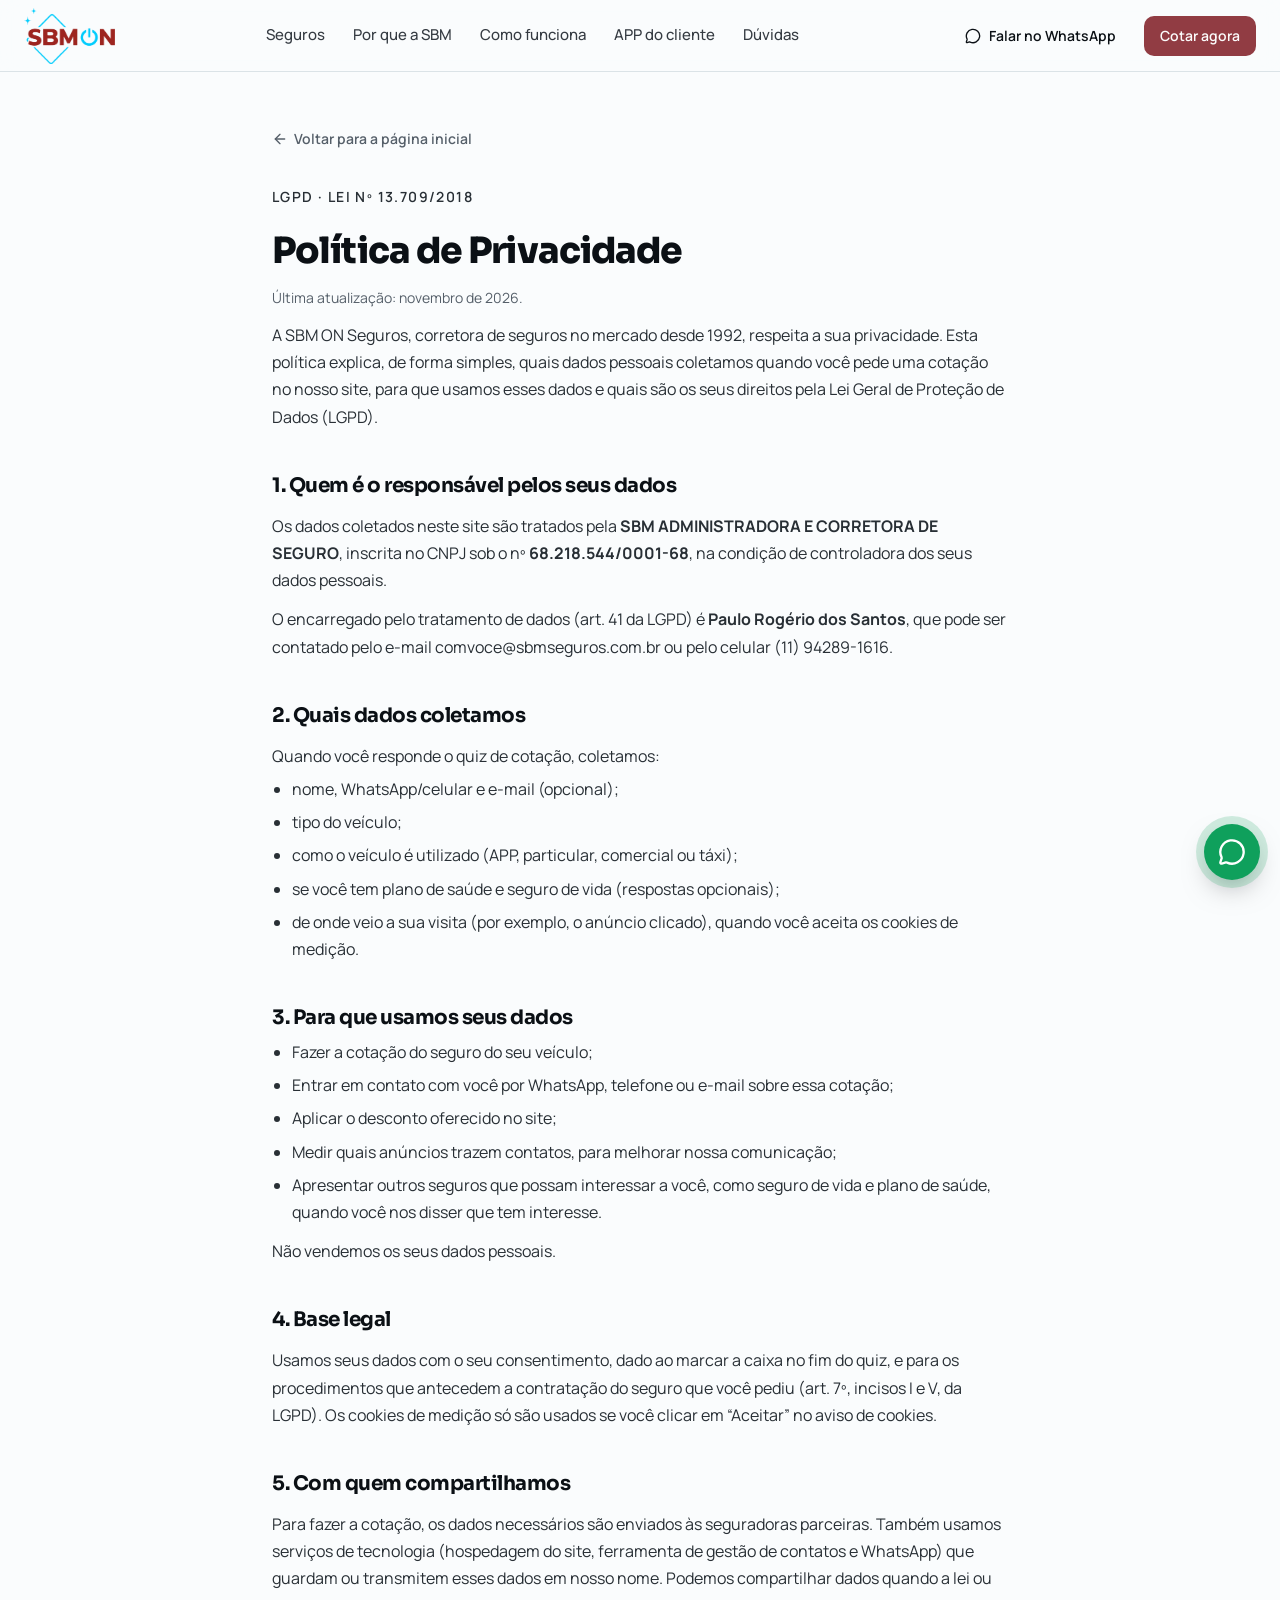
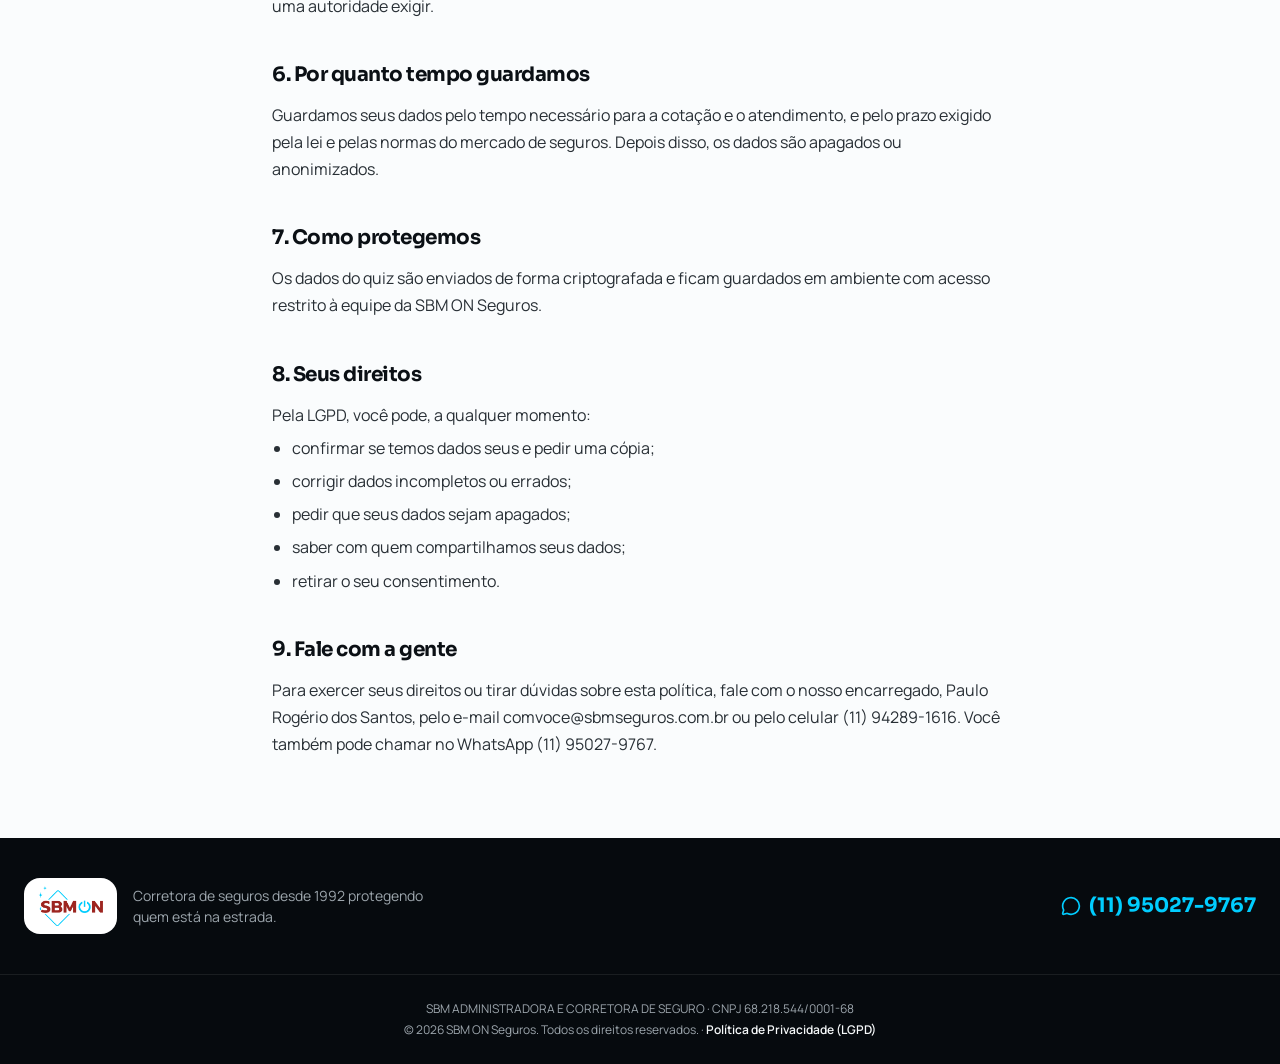
==== commit 3ac872c3: "WhatsApp só com nome e telefone; lead do quiz sempre chega ao Cadê o Lead - Botões de WhatsApp abrem" ====
--- a/public/privacidade/index.html
+++ b/public/privacidade/index.html
@@ -79,7 +79,7 @@
       <a href="/#duvidas">Dúvidas</a>
     </nav>
     <div class="header-actions">
-      <a class="btn btn-ghost js-wa" href="https://wa.me/5511950279767" target="_blank" rel="noopener" data-wa-origin="header"><svg class="icon icon-sm"><use href="/#i-msg"/></svg>Falar no WhatsApp</a>
+      <a class="btn btn-ghost js-wa" href="/#fale-conosco" data-wa-origin="header"><svg class="icon icon-sm"><use href="#i-msg"/></svg>Falar no WhatsApp</a>
       <a class="btn btn-wine" href="/#cotacao">Cotar agora</a>
     </div>
   </div>
@@ -139,7 +139,7 @@
   </ul>
 
   <h2>9. Fale com a gente</h2>
-  <p>Para exercer seus direitos ou tirar dúvidas sobre esta política, fale com o nosso encarregado, Paulo Rogério dos Santos, pelo e-mail <a href="mailto:comvoce@sbmseguros.com.br">comvoce@sbmseguros.com.br</a> ou pelo celular (11) 94289-1616. Você também pode chamar no WhatsApp <a href="https://wa.me/5511950279767" target="_blank" rel="noopener">(11) 95027-9767</a>.</p>
+  <p>Para exercer seus direitos ou tirar dúvidas sobre esta política, fale com o nosso encarregado, Paulo Rogério dos Santos, pelo e-mail <a href="mailto:comvoce@sbmseguros.com.br">comvoce@sbmseguros.com.br</a> ou pelo celular (11) 94289-1616. Você também pode chamar no WhatsApp <a href="/#fale-conosco">(11) 95027-9767</a>.</p>
 </main>
 
 <footer class="footer">
@@ -148,7 +148,7 @@
       <div class="footer-logo"><picture><source srcset="/assets/img/logo.webp" type="image/webp"><img src="/assets/img/logo.png" alt="SBM ON Seguros" width="65" height="40" loading="lazy"></picture></div>
       <p>Corretora de seguros desde 1992 protegendo quem está na estrada.</p>
     </div>
-    <a class="footer-phone js-wa" href="https://wa.me/5511950279767" target="_blank" rel="noopener" data-wa-origin="footer"><svg class="icon"><use href="#i-msg"/></svg>(11) 95027-9767</a>
+    <a class="footer-phone js-wa" href="/#fale-conosco" data-wa-origin="footer"><svg class="icon"><use href="#i-msg"/></svg>(11) 95027-9767</a>
   </div>
   <div class="footer-bottom">
     <div class="container">
@@ -158,7 +158,7 @@
   </div>
 </footer>
 
-<a class="fab js-wa" href="https://wa.me/5511950279767" target="_blank" rel="noopener" aria-label="Falar no WhatsApp" data-wa-origin="flutuante"><svg class="icon"><use href="#i-msg"/></svg></a>
+<a class="fab js-wa" href="/#fale-conosco" aria-label="Falar no WhatsApp" data-wa-origin="flutuante"><svg class="icon"><use href="#i-msg"/></svg></a>
 <script>document.getElementById("year").textContent=new Date().getFullYear();</script>
 </body>
 </html>
